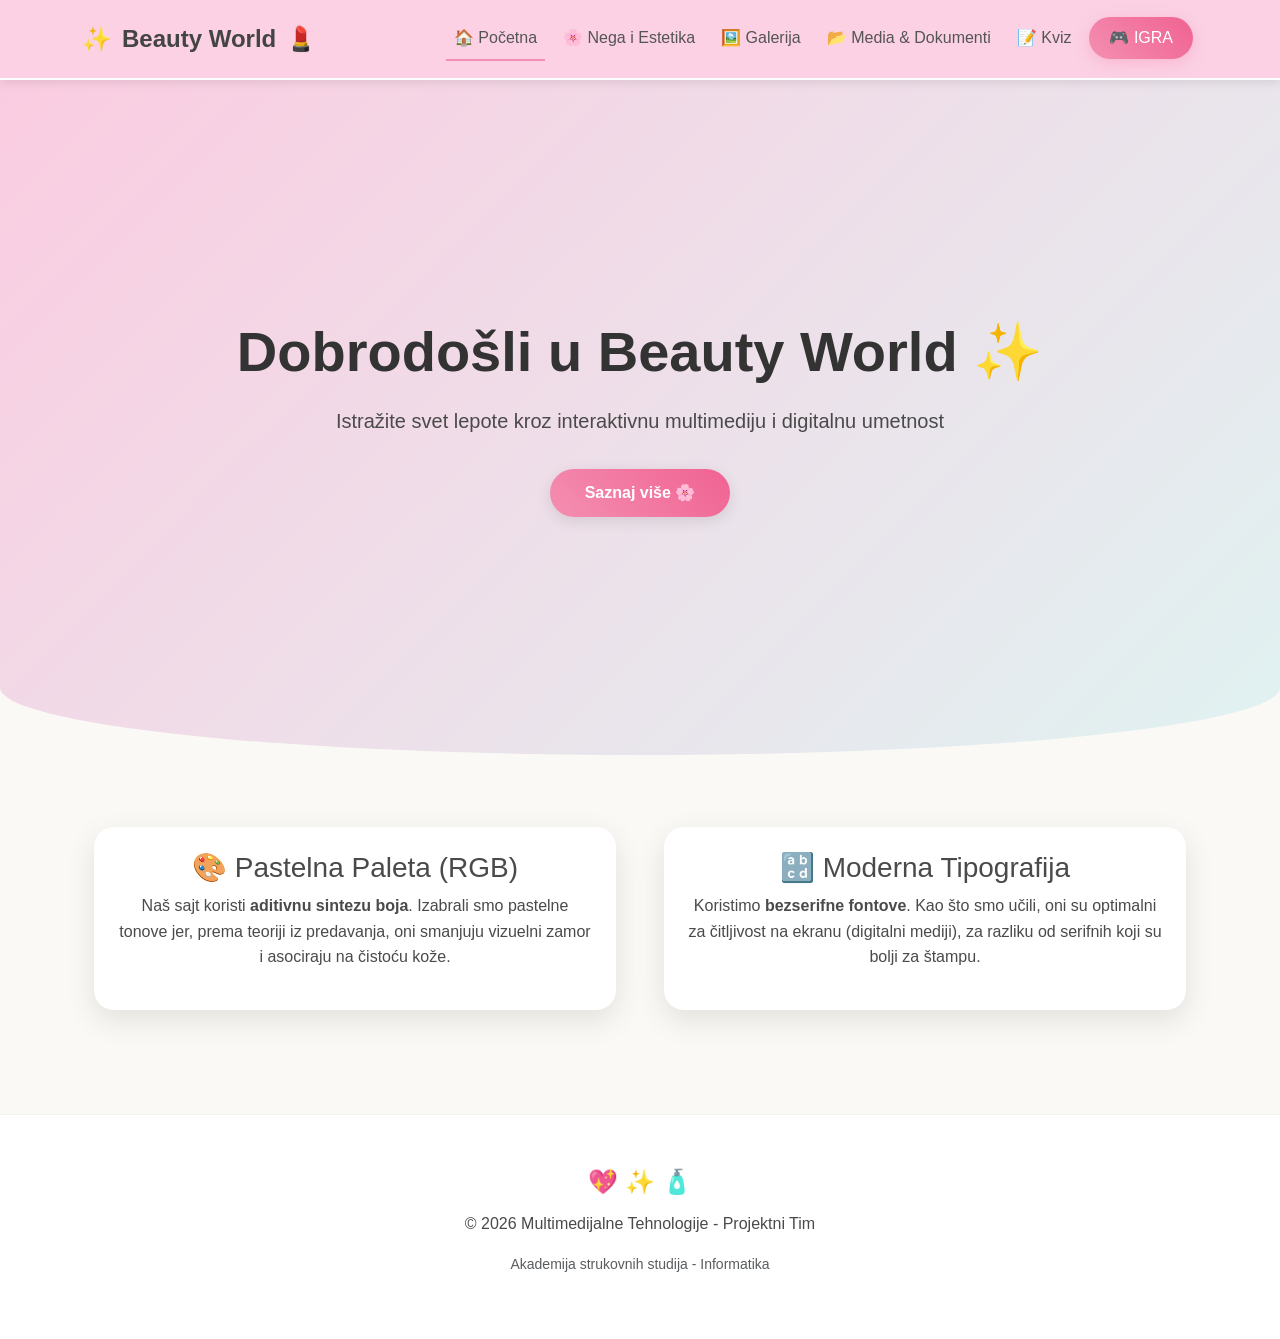
==== index.html @ 50181caf "Add files via upload" ====
<!doctype html>
<html lang="sr">
  <head>
    <meta charset="UTF-8" />
    <meta name="viewport" content="width=device-width, initial-scale=1.0" />
    <title>Beauty World | ✨ Multimedijalni Projekat</title>
    <link
      href="https://cdn.jsdelivr.net/npm/bootstrap@5.3.0/dist/css/bootstrap.min.css"
      rel="stylesheet"
    />
    <link rel="icon" type="image/x-icon" href="SLIKE/favicon.png" />
    <link rel="stylesheet" href="CSS/style.css" />
  </head>
  <body>
    <nav class="navbar navbar-expand-lg custom-nav sticky-top">
      <div class="container">
        <a class="navbar-brand" href="index.html">
          <span>✨</span> Beauty World <span>💄</span>
        </a>
        <button
          class="navbar-toggler"
          type="button"
          data-bs-toggle="collapse"
          data-bs-target="#navbarNav"
        >
          <span class="navbar-toggler-icon"></span>
        </button>
        <div class="collapse navbar-collapse" id="navbarNav">
          <ul class="navbar-nav ms-auto">
            <li class="nav-item">
              <a class="nav-link active" href="index.html">🏠 Početna</a>
            </li>
            <li class="nav-item">
              <a class="nav-link" href="beauty.html">🌸 Nega i Estetika</a>
            </li>
            <li class="nav-item">
              <a class="nav-link" href="galerija.html">🖼️ Galerija</a>
            </li>
            <li class="nav-item">
              <a class="nav-link" href="multimedija.html"
                >📂 Media & Dokumenti</a
              >
            </li>
            <li class="nav-item">
              <a class="nav-link" href="kviz.html">📝 Kviz</a>
            </li>
            <li class="nav-item">
              <a class="nav-link btn-igra" href="igra.html">🎮 IGRA</a>
            </li>
          </ul>
        </div>
      </div>
    </nav>

    <header class="hero-section text-center d-flex align-items-center">
      <div class="container">
        <div class="hero-content">
          <h1 class="display-3">Dobrodošli u Beauty World ✨</h1>
          <p class="lead">
            Istražite svet lepote kroz interaktivnu multimediju i digitalnu
            umetnost
          </p>
          <a href="beauty.html" class="btn btn-custom mt-3">Saznaj više 🌸</a>
        </div>
      </div>
    </header>

    <section class="container my-5 text-center">
      <div class="row">
        <div class="col-md-6 p-4">
          <div class="custom-card p-4 h-100">
            <h3>🎨 Pastelna Paleta (RGB)</h3>
            <p>
              Naš sajt koristi <strong>aditivnu sintezu boja</strong>. Izabrali
              smo pastelne tonove jer, prema teoriji iz predavanja, oni smanjuju
              vizuelni zamor i asociraju na čistoću kože.
            </p>
          </div>
        </div>
        <div class="col-md-6 p-4">
          <div class="custom-card p-4 h-100">
            <h3>🔡 Moderna Tipografija</h3>
            <p>
              Koristimo <strong>bezserifne fontove</strong>. Kao što smo učili,
              oni su optimalni za čitljivost na ekranu (digitalni mediji), za
              razliku od serifnih koji su bolji za štampu.
            </p>
          </div>
        </div>
      </div>
    </section>

    <footer class="text-center py-5">
      <div class="container">
        <div class="footer-emoji">💖 ✨ 🧴</div>
        <p>&copy; 2026 Multimedijalne Tehnologije - Projektni Tim</p>
        <p class="small text-muted">
          Akademija strukovnih studija - Informatika
        </p>
      </div>
    </footer>

    <script src="https://cdn.jsdelivr.net/npm/bootstrap@5.3.0/dist/js/bootstrap.bundle.min.js"></script>
  </body>
</html>
---- CSS/style.css ----
:root {
  --bebi-roze: #fbcce1;
  --bebi-plava: #e0f2f1;
  --bez: #faf9f6;
  --tamno-roze: #f48fb1;
  --nežno-siva: #f1f1f1;
  --senka: rgba(0, 0, 0, 0.1);
}

body {
  background-color: var(--bez);
  font-family: "Segoe UI", Roboto, Helvetica, Arial, sans-serif;
  color: #4a4a4a;
  overflow-x: hidden;
  line-height: 1.6;
}

.custom-nav {
  background-color: rgba(251, 204, 225, 0.9) !important;
  backdrop-filter: blur(10px);
  border-bottom: 2px solid white;
  box-shadow: 0 2px 10px var(--senka);
  padding: 15px 0;
}

.navbar-brand {
  font-weight: 700;
  font-size: 1.5rem;
  color: #444 !important;
  display: flex;
  align-items: center;
  gap: 10px;
}

.nav-link {
  color: #555 !important;
  font-weight: 500;
  transition: all 0.3s ease;
  margin: 0 5px;
}

.nav-link:hover {
  color: var(--tamno-roze) !important;
  transform: translateY(-2px);
}

.nav-link.active {
  border-bottom: 2px solid var(--tamno-roze);
}

.btn-igra {
  background: linear-gradient(45deg, var(--tamno-roze), #f06292);
  border-radius: 25px;
  color: white !important;
  padding: 8px 20px !important;
  box-shadow: 0 4px 15px rgba(244, 143, 177, 0.4);
  transition: all 0.3s ease;
}

.btn-igra:hover {
  transform: scale(1.05);
  box-shadow: 0 6px 20px rgba(244, 143, 177, 0.6);
}

.hero-section {
  height: 75vh;
  background: linear-gradient(
    135deg,
    var(--bebi-roze) 0%,
    var(--bebi-plava) 100%
  );
  display: flex;
  align-items: center;
  justify-content: center;
  text-align: center;
  border-radius: 0 0 50% 50% / 10%;
}

.hero-content h1 {
  font-size: 3.5rem;
  font-weight: 800;
  color: #333;
  margin-bottom: 20px;
  animation: fadeInDown 1s ease;
}

.img-manja {
  width: 100%;
  max-width: 450px;
  aspect-ratio: 4 / 3;
  object-fit: cover;
  display: block;
  margin: 0 auto;
}

.italic {
  font-style: italic;
}

.custom-card {
  background: white;
  border: none;
  border-radius: 20px;
  box-shadow: 0 10px 30px var(--senka);
  transition: transform 0.3s ease;
  overflow: hidden;
}

.custom-card:hover {
  transform: translateY(-10px);
}

.btn-custom {
  background: linear-gradient(45deg, var(--tamno-roze), #f06292);
  color: white;
  border-radius: 30px;
  padding: 12px 35px;
  border: none;
  font-weight: 600;
  box-shadow: 0 4px 15px var(--senka);
  transition: all 0.3s ease;
}

.btn-custom:hover {
  transform: scale(1.05);
  background: linear-gradient(45deg, #f06292, var(--tamno-roze));
  color: white;
}

.game-stats {
  display: flex;
  justify-content: space-around;
  background: white;
  padding: 15px;
  border-radius: 15px;
  margin-bottom: 20px;
  box-shadow: 0 5px 15px var(--senka);
  font-size: 1.2rem;
  font-weight: bold;
}

.stat-item {
  color: var(--tamno-roze);
}

.memory-game {
  display: grid;
  grid-template-columns: repeat(4, 1fr);
  gap: 15px;
  max-width: 600px;
  margin: 0 auto;
}

footer {
  background-color: white;
  border-top: 1px solid var(--nežno-siva);
  padding: 40px 0;
  margin-top: 80px;
  text-align: center;
}

.footer-emoji {
  font-size: 1.5rem;
  margin-bottom: 10px;
}

@keyframes fadeInDown {
  from {
    opacity: 0;
    transform: translateY(-30px);
  }
  to {
    opacity: 1;
    transform: translateY(0);
  }
}

@media (max-width: 768px) {
  .hero-section {
    height: 50vh;
    border-radius: 0;
  }
  .hero-content h1 {
    font-size: 2.2rem;
  }
  .memory-game {
    grid-template-columns: repeat(3, 1fr);
  }
}
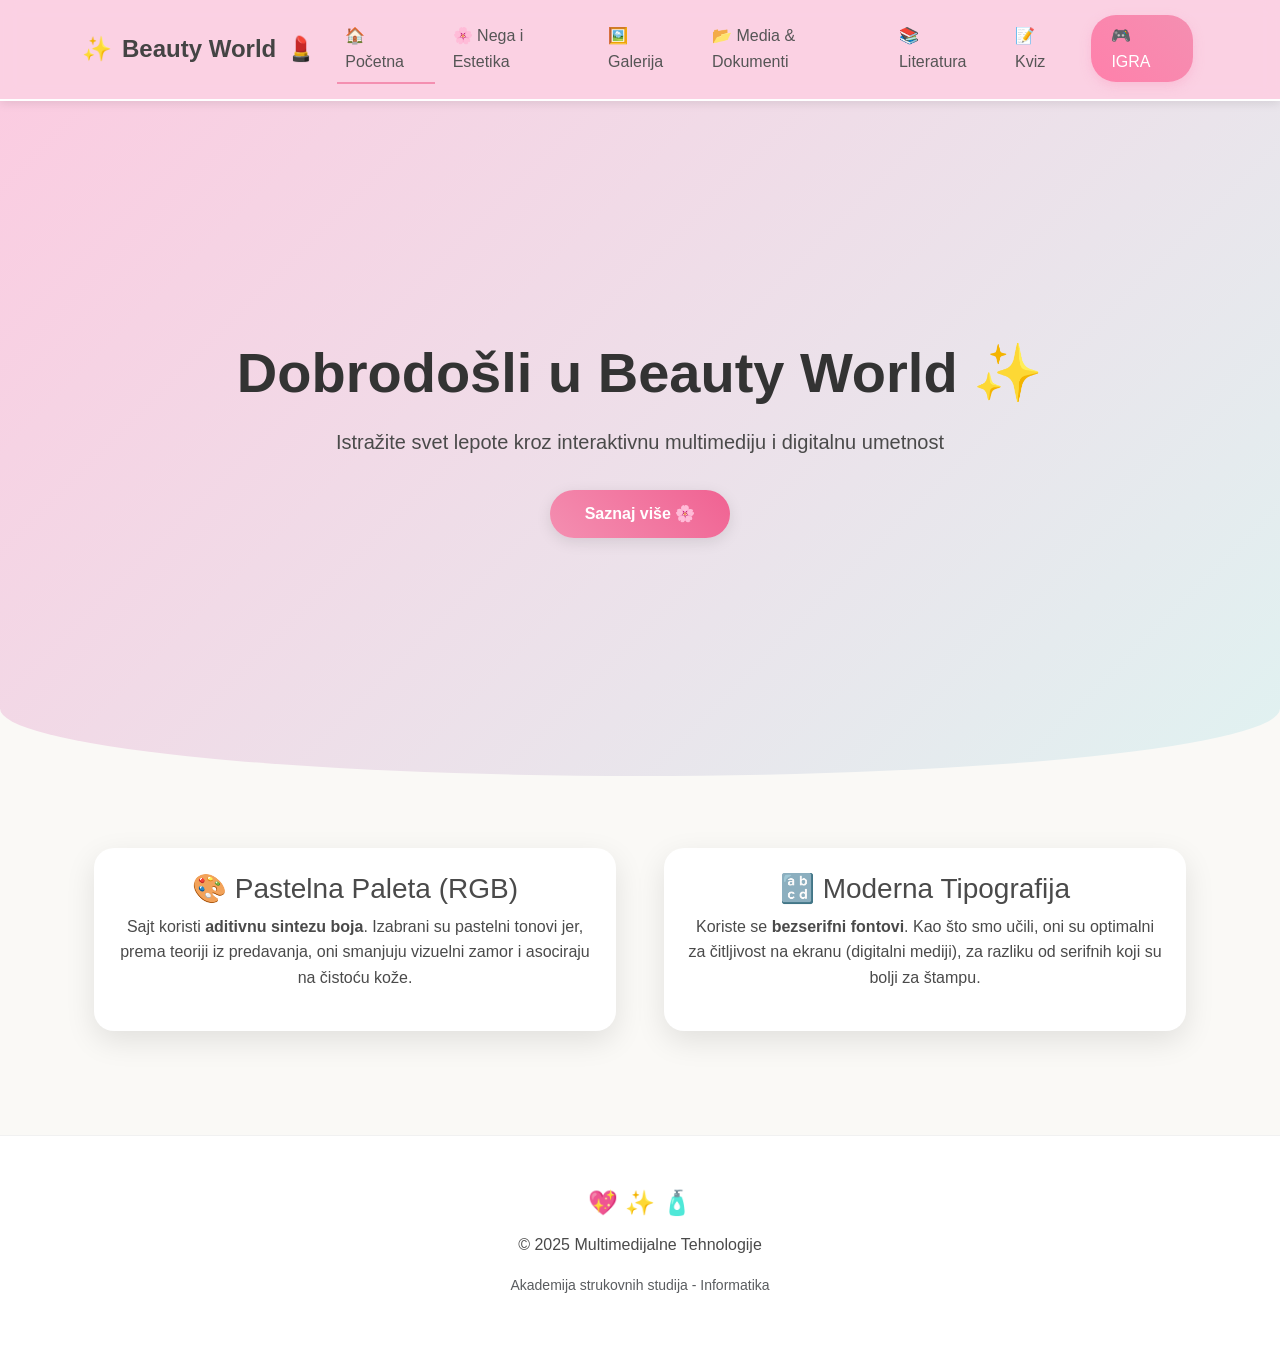
==== commit b39846fb: "Add files via upload" ====
--- a/index.html
+++ b/index.html
@@ -42,6 +42,9 @@
               >
             </li>
             <li class="nav-item">
+              <a class="nav-link" href="izvori.html">📚 Literatura</a>
+            </li>
+            <li class="nav-item">
               <a class="nav-link" href="kviz.html">📝 Kviz</a>
             </li>
             <li class="nav-item">
@@ -60,7 +63,9 @@
             Istražite svet lepote kroz interaktivnu multimediju i digitalnu
             umetnost
           </p>
-          <a href="beauty.html" class="btn btn-custom mt-3">Saznaj više 🌸</a>
+          <a href="oProjektu.html" class="btn btn-custom mt-3"
+            >Saznaj više 🌸</a
+          >
         </div>
       </div>
     </header>
@@ -71,8 +76,8 @@
           <div class="custom-card p-4 h-100">
             <h3>🎨 Pastelna Paleta (RGB)</h3>
             <p>
-              Naš sajt koristi <strong>aditivnu sintezu boja</strong>. Izabrali
-              smo pastelne tonove jer, prema teoriji iz predavanja, oni smanjuju
+              Sajt koristi <strong>aditivnu sintezu boja</strong>. Izabrani su
+              pastelni tonovi jer, prema teoriji iz predavanja, oni smanjuju
               vizuelni zamor i asociraju na čistoću kože.
             </p>
           </div>
@@ -81,7 +86,7 @@
           <div class="custom-card p-4 h-100">
             <h3>🔡 Moderna Tipografija</h3>
             <p>
-              Koristimo <strong>bezserifne fontove</strong>. Kao što smo učili,
+              Koriste se <strong>bezserifni fontovi</strong>. Kao što smo učili,
               oni su optimalni za čitljivost na ekranu (digitalni mediji), za
               razliku od serifnih koji su bolji za štampu.
             </p>
@@ -93,7 +98,7 @@
     <footer class="text-center py-5">
       <div class="container">
         <div class="footer-emoji">💖 ✨ 🧴</div>
-        <p>&copy; 2026 Multimedijalne Tehnologije - Projektni Tim</p>
+        <p>&copy; 2025 Multimedijalne Tehnologije</p>
         <p class="small text-muted">
           Akademija strukovnih studija - Informatika
         </p>
--- a/CSS/style.css
+++ b/CSS/style.css
@@ -48,18 +48,24 @@
   border-bottom: 2px solid var(--tamno-roze);
 }
 
-.btn-igra {
-  background: linear-gradient(45deg, var(--tamno-roze), #f06292);
+.navbar-nav .nav-item .btn-igra {
+  background: linear-gradient(45deg, #ff80ab, #f48fb1) !important;
   border-radius: 25px;
+  text-decoration: none;
   color: white !important;
   padding: 8px 20px !important;
-  box-shadow: 0 4px 15px rgba(244, 143, 177, 0.4);
+  margin-left: 10px;
+  box-shadow: 0 4px 12px rgba(244, 143, 177, 0.3);
   transition: all 0.3s ease;
+  border: none;
+  display: inline-block;
 }
 
-.btn-igra:hover {
-  transform: scale(1.05);
-  box-shadow: 0 6px 20px rgba(244, 143, 177, 0.6);
+.navbar-nav .nav-item .btn-igra:hover {
+  transform: translateY(-2px);
+  box-shadow: 0 6px 18px rgba(244, 143, 177, 0.5);
+  background: linear-gradient(45deg, #f48fb1, #ff80ab) !important;
+  color: white !important;
 }
 
 .hero-section {
